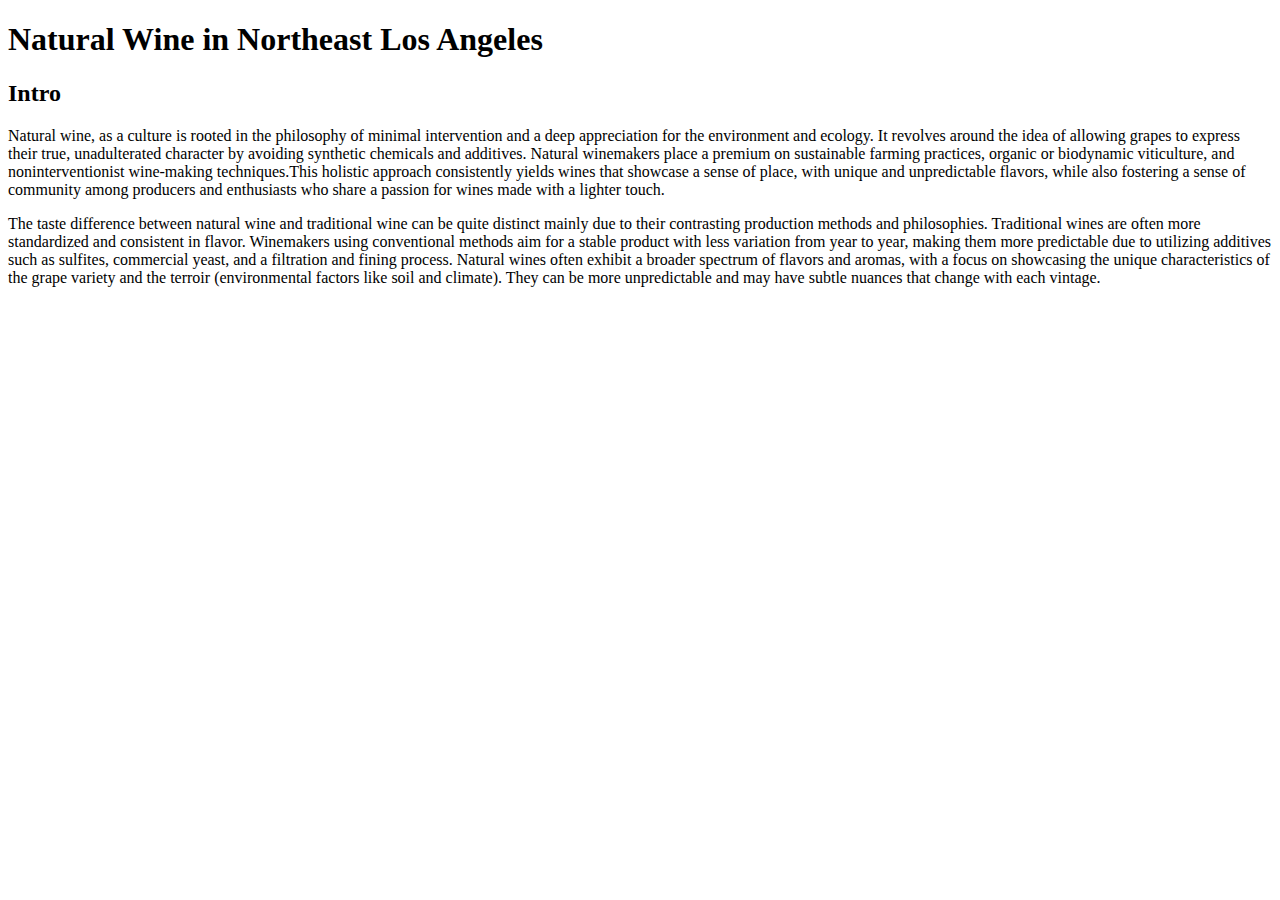
==== index.html @ 89e86917 "added intro paragraphs" ====
<!DOCTYPE html>
<html lang="en">
  <head>
    <body>
      <header><h1>Natural Wine in Northeast Los Angeles</h1></header>
    </body>
    <header>
      <main>
        <!--Main section of the article-->
        <section class="intro">
          <h2>Intro</h2>

          <div>
            <p>
              Natural wine, as a culture is rooted in the philosophy of minimal intervention and a deep appreciation for the environment and ecology. It revolves around the idea of allowing grapes to express their true, unadulterated character by avoiding synthetic chemicals and additives. Natural winemakers place a premium on sustainable farming practices, organic or biodynamic viticulture, and noninterventionist wine-making techniques.This holistic approach consistently   yields wines that showcase a sense of place, with unique and unpredictable flavors, while also fostering a sense of community among producers and enthusiasts who share a passion for wines made with a lighter touch.
            </p>
          </div>

          <div>
            <p>
              The taste difference between natural wine and traditional wine can be quite distinct mainly due to their contrasting production methods and philosophies. Traditional wines are often more standardized and consistent in flavor. Winemakers using conventional methods aim for a stable product with less variation from year to year, making them more predictable due to utilizing additives such as sulfites, commercial yeast, and a filtration and fining process. Natural wines often exhibit a broader spectrum of flavors and aromas, with a focus on showcasing the unique characteristics of the grape variety and the terroir (environmental factors like soil and climate). They can be more unpredictable and may have subtle nuances that change with each vintage.
            </p>
          </div>
        </section>
      </main>
    </header>
  </head>
</html>
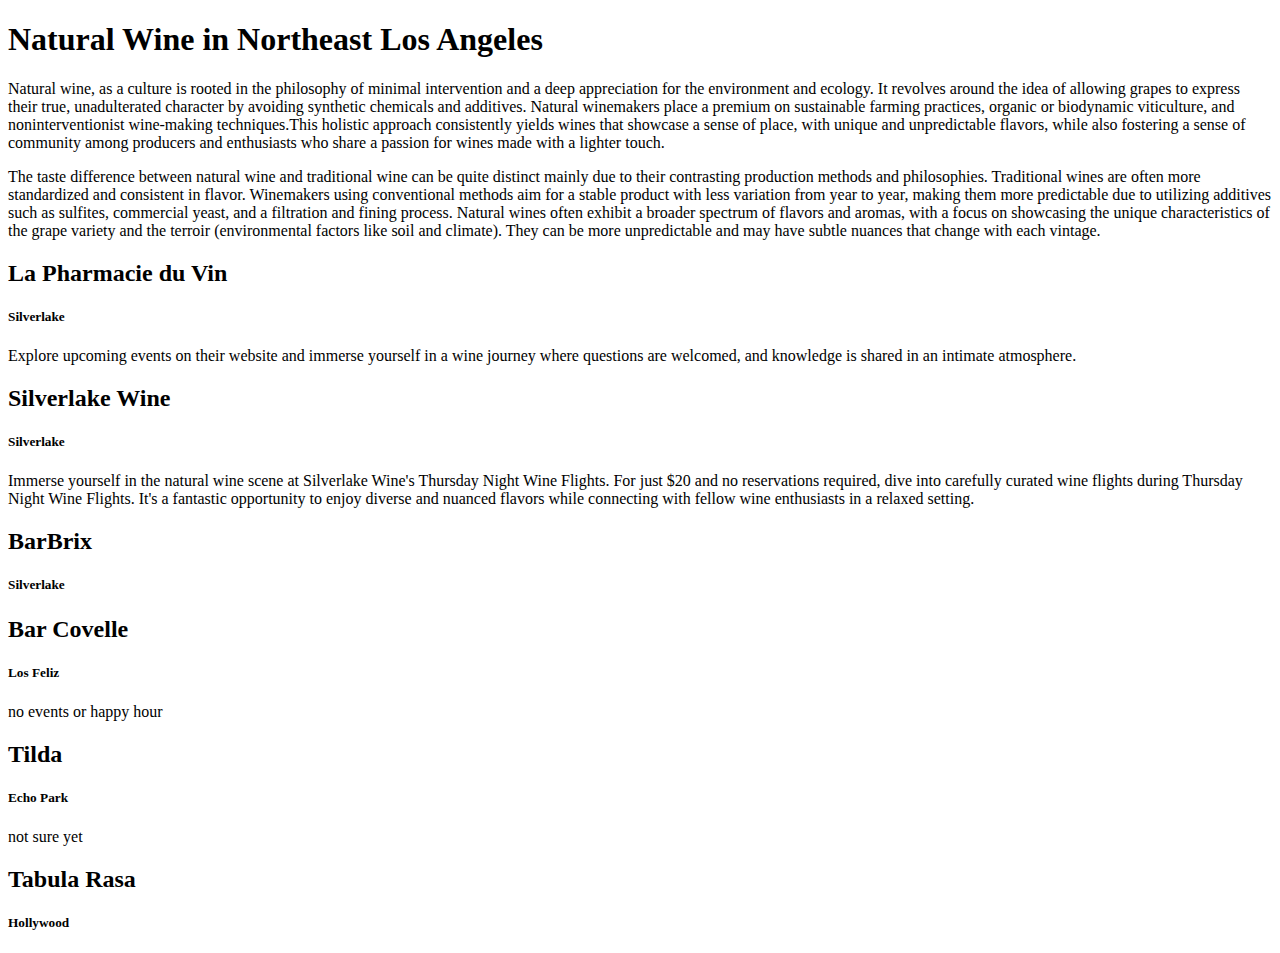
==== commit 246f8ba3: "added wine bars" ====
--- a/index.html
+++ b/index.html
@@ -8,18 +8,82 @@
       <main>
         <!--Main section of the article-->
         <section class="intro">
-          <h2>Intro</h2>
 
           <div>
             <p>
-              Natural wine, as a culture is rooted in the philosophy of minimal intervention and a deep appreciation for the environment and ecology. It revolves around the idea of allowing grapes to express their true, unadulterated character by avoiding synthetic chemicals and additives. Natural winemakers place a premium on sustainable farming practices, organic or biodynamic viticulture, and noninterventionist wine-making techniques.This holistic approach consistently   yields wines that showcase a sense of place, with unique and unpredictable flavors, while also fostering a sense of community among producers and enthusiasts who share a passion for wines made with a lighter touch.
+              Natural wine, as a culture is rooted in the philosophy of minimal
+              intervention and a deep appreciation for the environment and
+              ecology. It revolves around the idea of allowing grapes to express
+              their true, unadulterated character by avoiding synthetic
+              chemicals and additives. Natural winemakers place a premium on
+              sustainable farming practices, organic or biodynamic viticulture,
+              and noninterventionist wine-making techniques.This holistic
+              approach consistently yields wines that showcase a sense of place,
+              with unique and unpredictable flavors, while also fostering a
+              sense of community among producers and enthusiasts who share a
+              passion for wines made with a lighter touch.
             </p>
           </div>
 
           <div>
             <p>
-              The taste difference between natural wine and traditional wine can be quite distinct mainly due to their contrasting production methods and philosophies. Traditional wines are often more standardized and consistent in flavor. Winemakers using conventional methods aim for a stable product with less variation from year to year, making them more predictable due to utilizing additives such as sulfites, commercial yeast, and a filtration and fining process. Natural wines often exhibit a broader spectrum of flavors and aromas, with a focus on showcasing the unique characteristics of the grape variety and the terroir (environmental factors like soil and climate). They can be more unpredictable and may have subtle nuances that change with each vintage.
+              The taste difference between natural wine and traditional wine can
+              be quite distinct mainly due to their contrasting production
+              methods and philosophies. Traditional wines are often more
+              standardized and consistent in flavor. Winemakers using
+              conventional methods aim for a stable product with less variation
+              from year to year, making them more predictable due to utilizing
+              additives such as sulfites, commercial yeast, and a filtration and
+              fining process. Natural wines often exhibit a broader spectrum of
+              flavors and aromas, with a focus on showcasing the unique
+              characteristics of the grape variety and the terroir
+              (environmental factors like soil and climate). They can be more
+              unpredictable and may have subtle nuances that change with each
+              vintage.
             </p>
+          </div>
+        </section>
+
+        <section class="locational-guide">
+          <div>
+            <h2>La Pharmacie du Vin</h2>
+            <h5>Silverlake</h5>
+            <p>
+              Explore upcoming events on their website and immerse yourself in a
+              wine journey where questions are welcomed, and knowledge is shared
+              in an intimate atmosphere.
+            </p>
+          </div>
+          <div>
+            <h2>Silverlake Wine</h2>
+            <h5>Silverlake</h5>
+            <p>
+              Immerse yourself in the natural wine scene at Silverlake Wine's
+              Thursday Night Wine Flights. For just $20 and no reservations
+              required, dive into carefully curated wine flights during Thursday
+              Night Wine Flights. It's a fantastic opportunity to enjoy diverse
+              and nuanced flavors while connecting with fellow wine enthusiasts
+              in a relaxed setting.
+            </p>
+          </div>
+          <div>
+            <h2>BarBrix</h2>
+            <h5>Silverlake</h5>
+            <p></p>
+          </div>
+          <div>
+            <h2>Bar Covelle</h2>
+            <h5>Los Feliz</h5>
+            <p>no events or happy hour</p>
+          </div>
+          <div>
+            <h2>Tilda</h2>
+            <h5>Echo Park</h5>
+            <p>not sure yet</p>
+          </div>
+          <div>
+            <h2>Tabula Rasa</h2>
+            <h5>Hollywood</h5>
           </div>
         </section>
       </main>
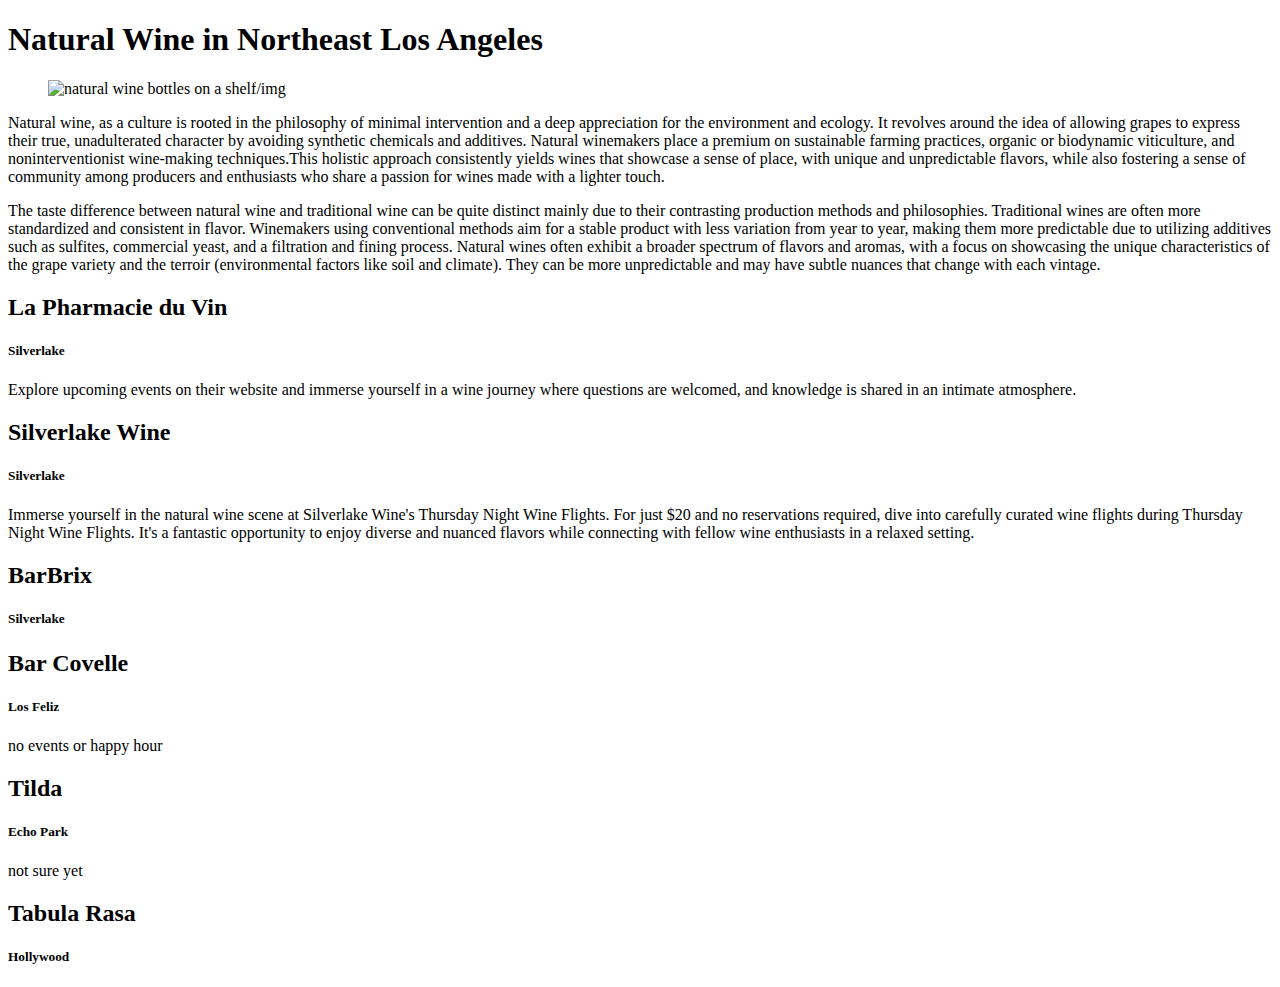
==== commit 1cee915d: "added image" ====
--- a/index.html
+++ b/index.html
@@ -4,11 +4,19 @@
     <body>
       <header><h1>Natural Wine in Northeast Los Angeles</h1></header>
     </body>
+   <figure>
+    <img
+    class="sectionImage"
+    src="naturalwine2.jpg"
+    width="500"
+    alt="natural wine bottles on a shelf"
+    >/img
+   </figure> 
+
     <header>
       <main>
         <!--Main section of the article-->
         <section class="intro">
-
           <div>
             <p>
               Natural wine, as a culture is rooted in the philosophy of minimal
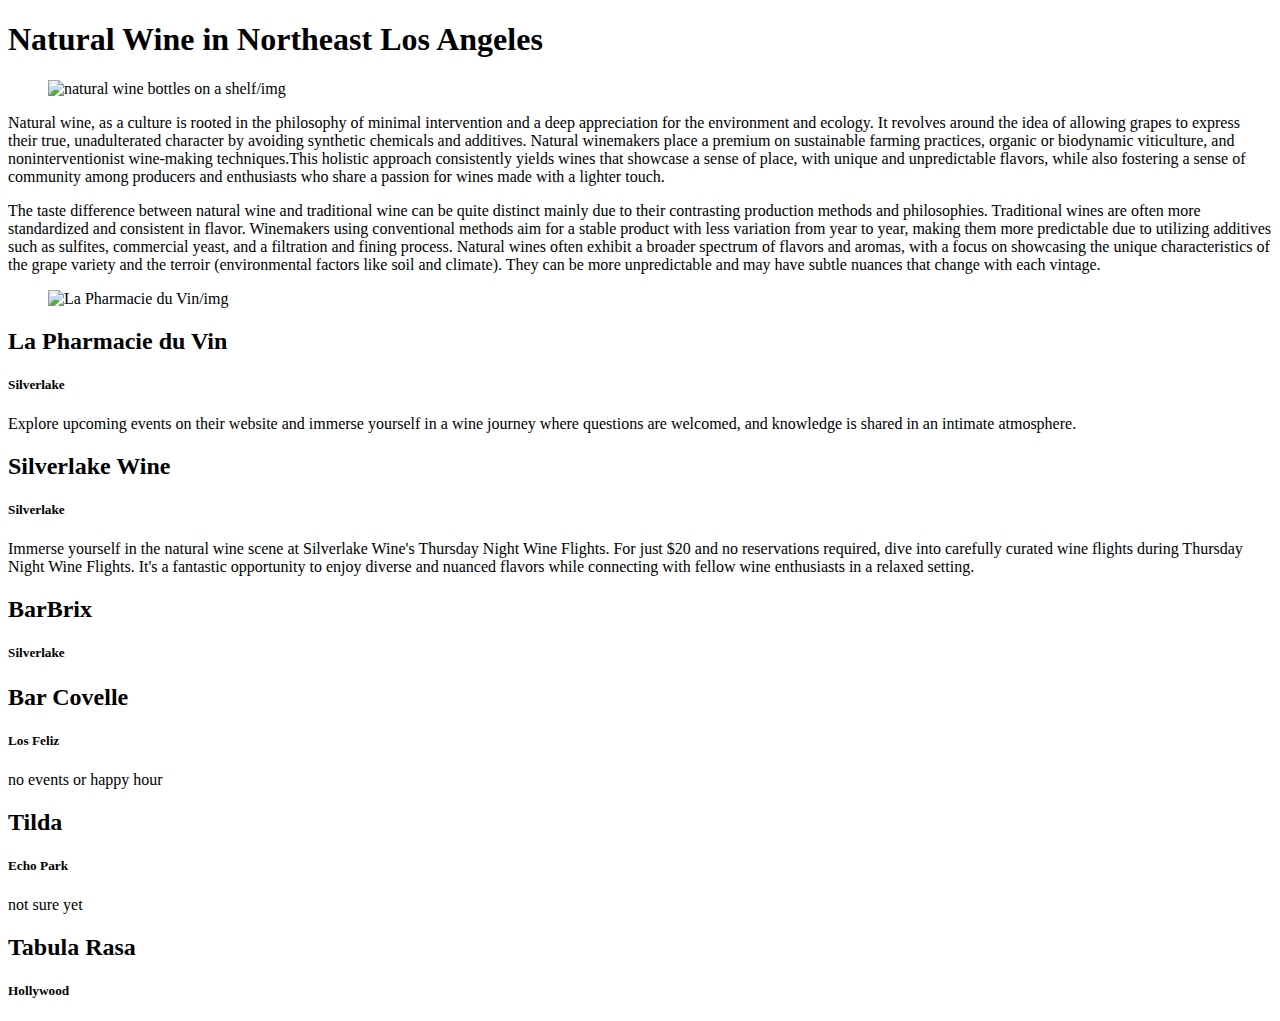
==== commit ab874b25: "added image for la pharmacie" ====
--- a/index.html
+++ b/index.html
@@ -4,14 +4,14 @@
     <body>
       <header><h1>Natural Wine in Northeast Los Angeles</h1></header>
     </body>
-   <figure>
-    <img
-    class="sectionImage"
-    src="naturalwine2.jpg"
-    width="500"
-    alt="natural wine bottles on a shelf"
-    >/img
-   </figure> 
+    <figure>
+      <img
+        class="sectionImage"
+        src="naturalwine1.jpg"
+        width="250"
+        alt="natural wine bottles on a shelf"
+      />/img
+    </figure>
 
     <header>
       <main>
@@ -54,6 +54,14 @@
 
         <section class="locational-guide">
           <div>
+            <figure>
+              <img
+                class="sectionImage"
+                src="naturalwine2.png"
+                width="500"
+                alt="La Pharmacie du Vin"
+              />/img
+            </figure>
             <h2>La Pharmacie du Vin</h2>
             <h5>Silverlake</h5>
             <p>
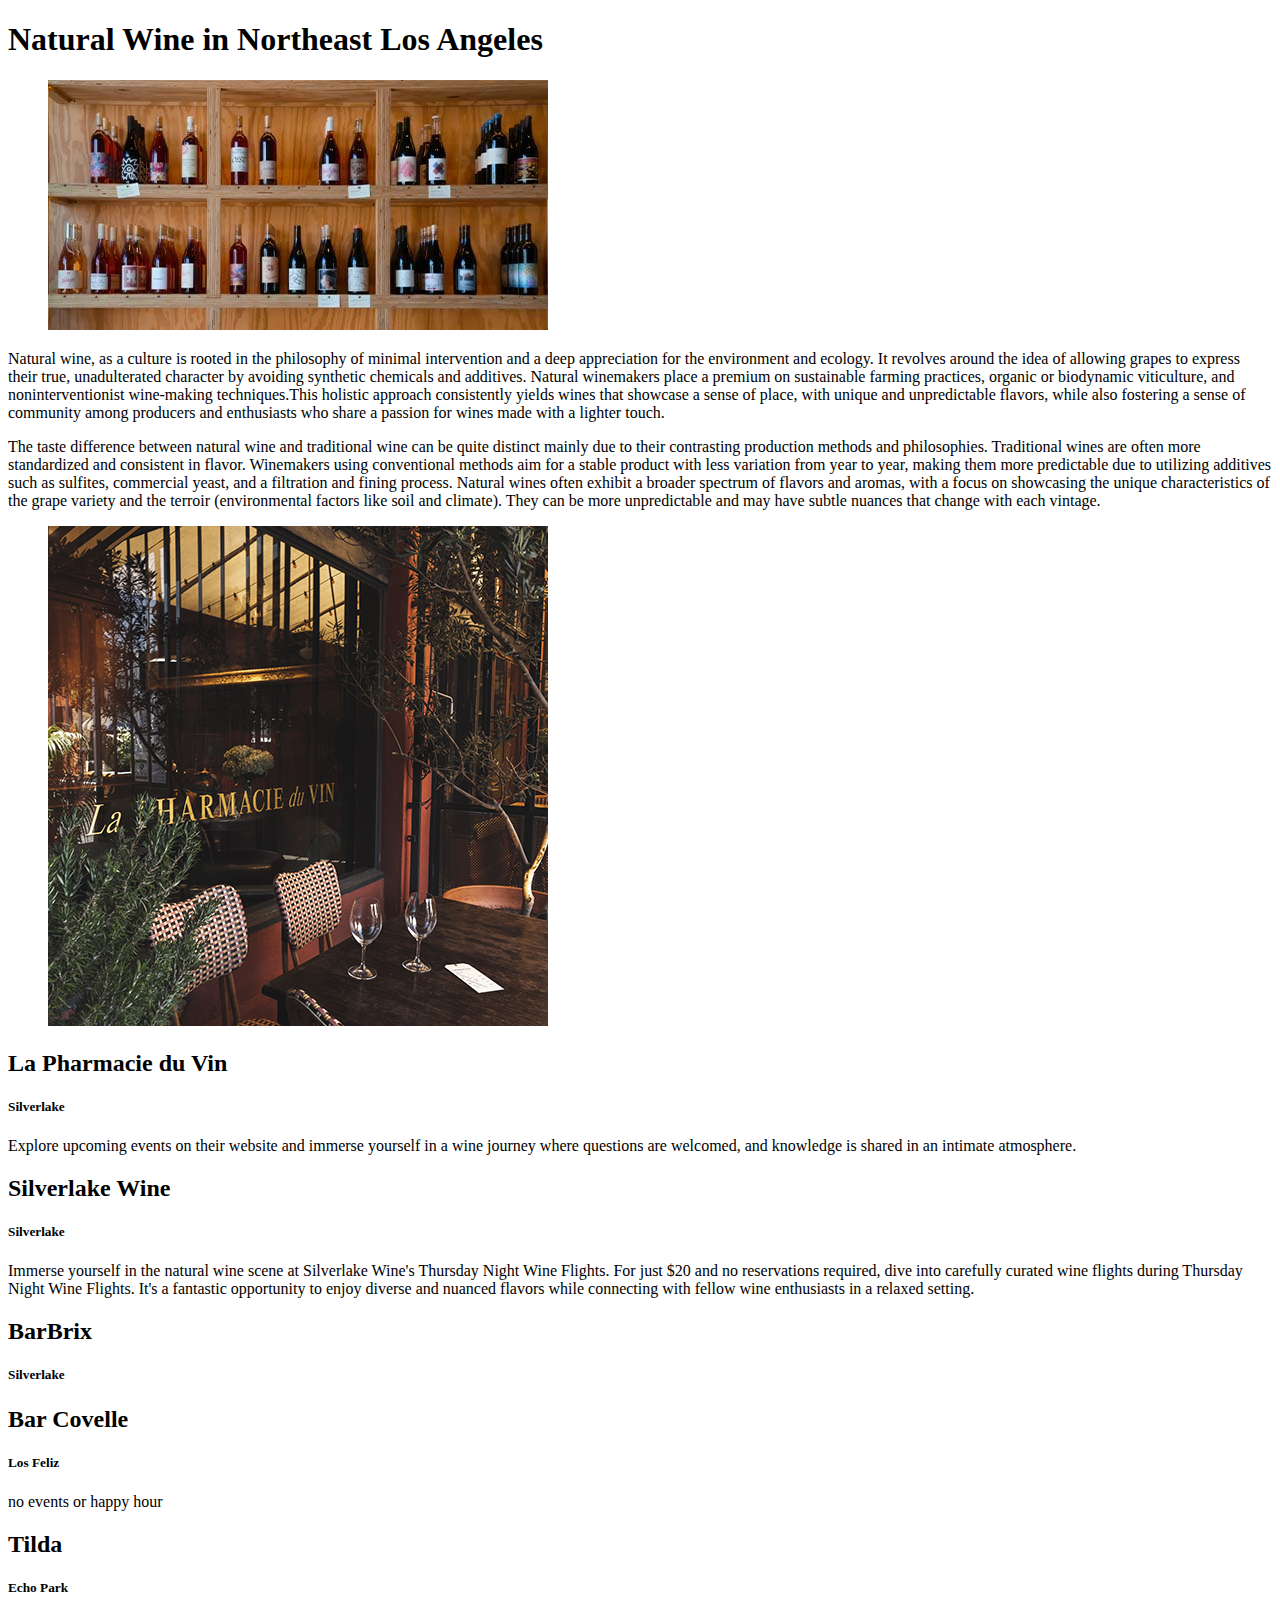
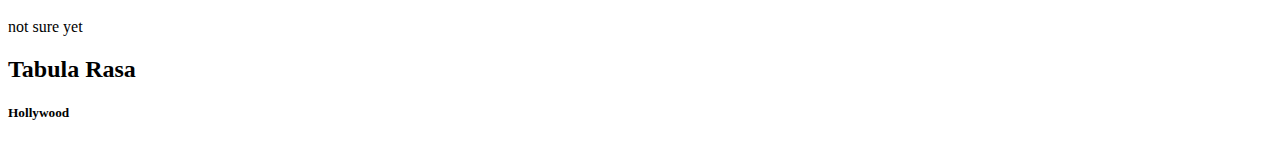
==== commit 9a44b40d: "images work now" ====
--- a/index.html
+++ b/index.html
@@ -7,10 +7,10 @@
     <figure>
       <img
         class="sectionImage"
-        src="naturalwine1.jpg"
-        width="250"
+        src="./images/naturalwine1.jpg"
+        width="500"
         alt="natural wine bottles on a shelf"
-      />/img
+      />
     </figure>
 
     <header>
@@ -57,10 +57,10 @@
             <figure>
               <img
                 class="sectionImage"
-                src="naturalwine2.png"
+                src="./images/naturalwine2.png"
                 width="500"
                 alt="La Pharmacie du Vin"
-              />/img
+              />
             </figure>
             <h2>La Pharmacie du Vin</h2>
             <h5>Silverlake</h5>
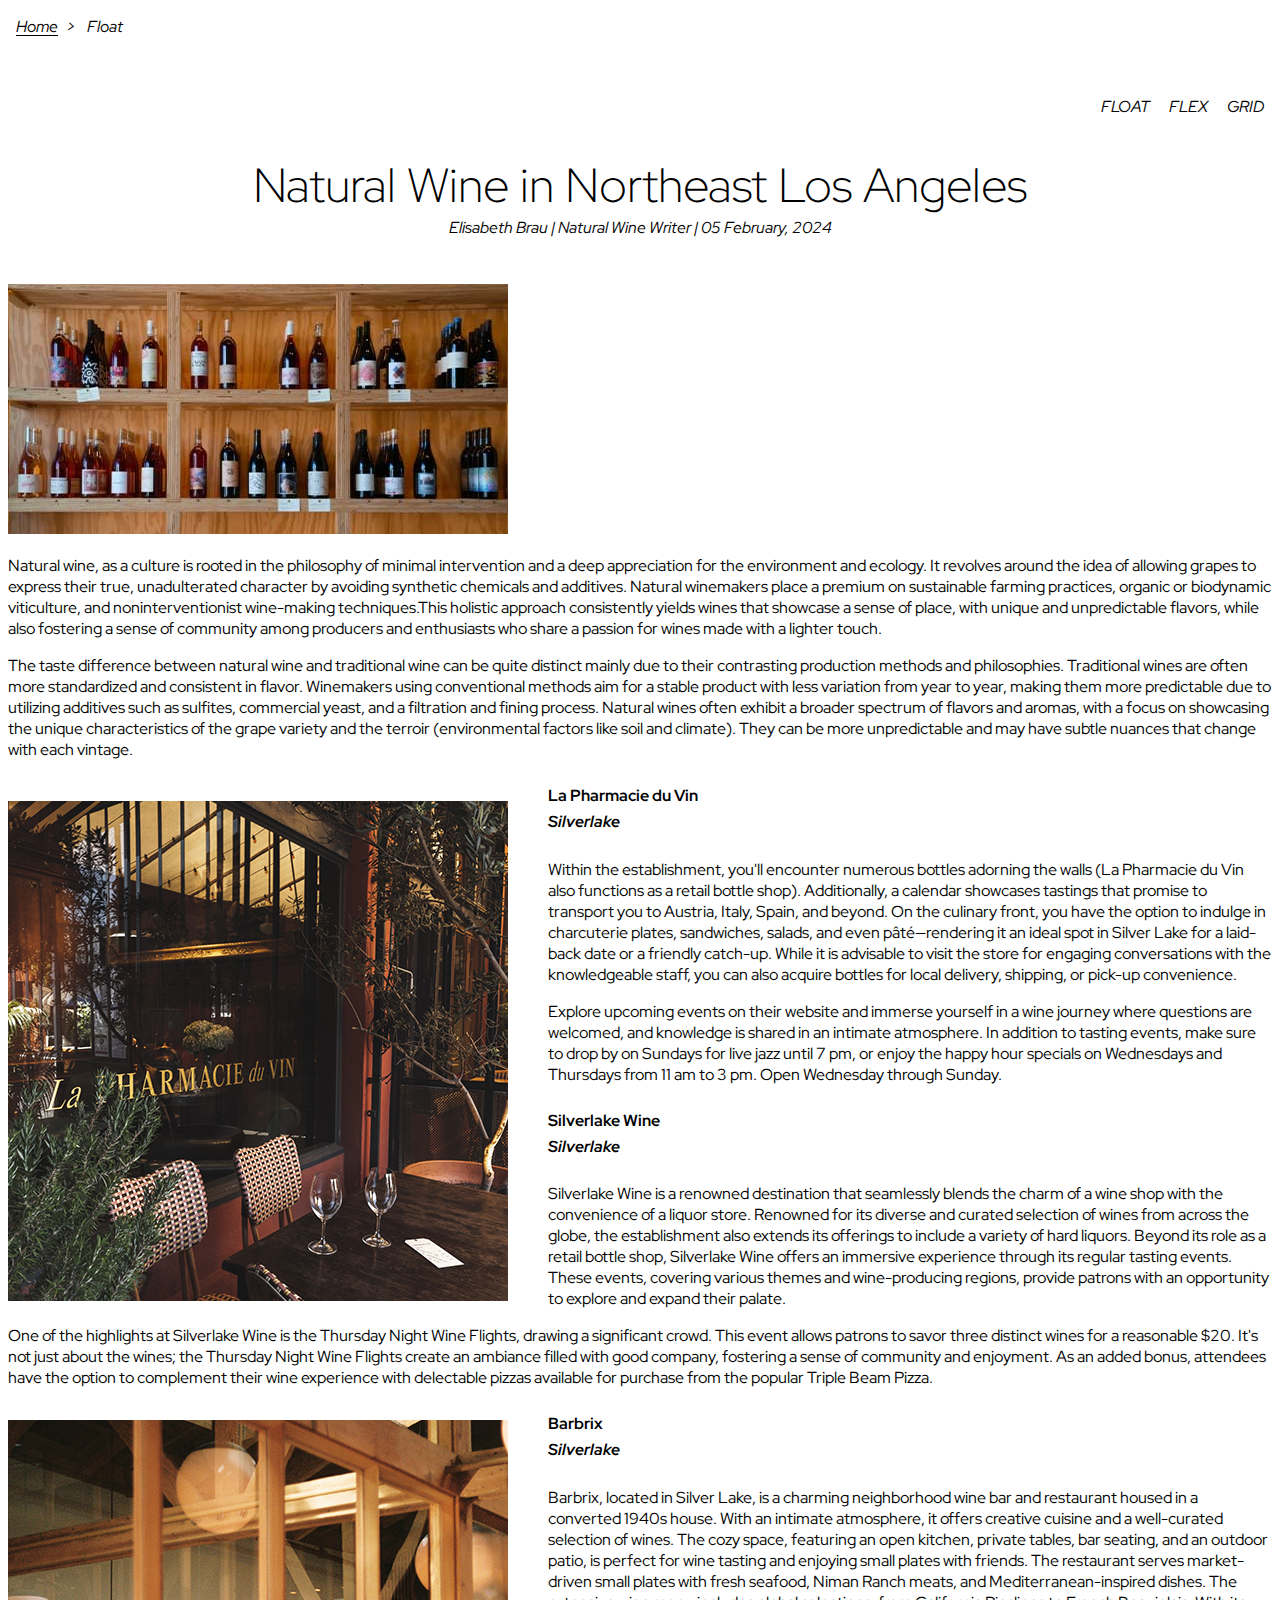
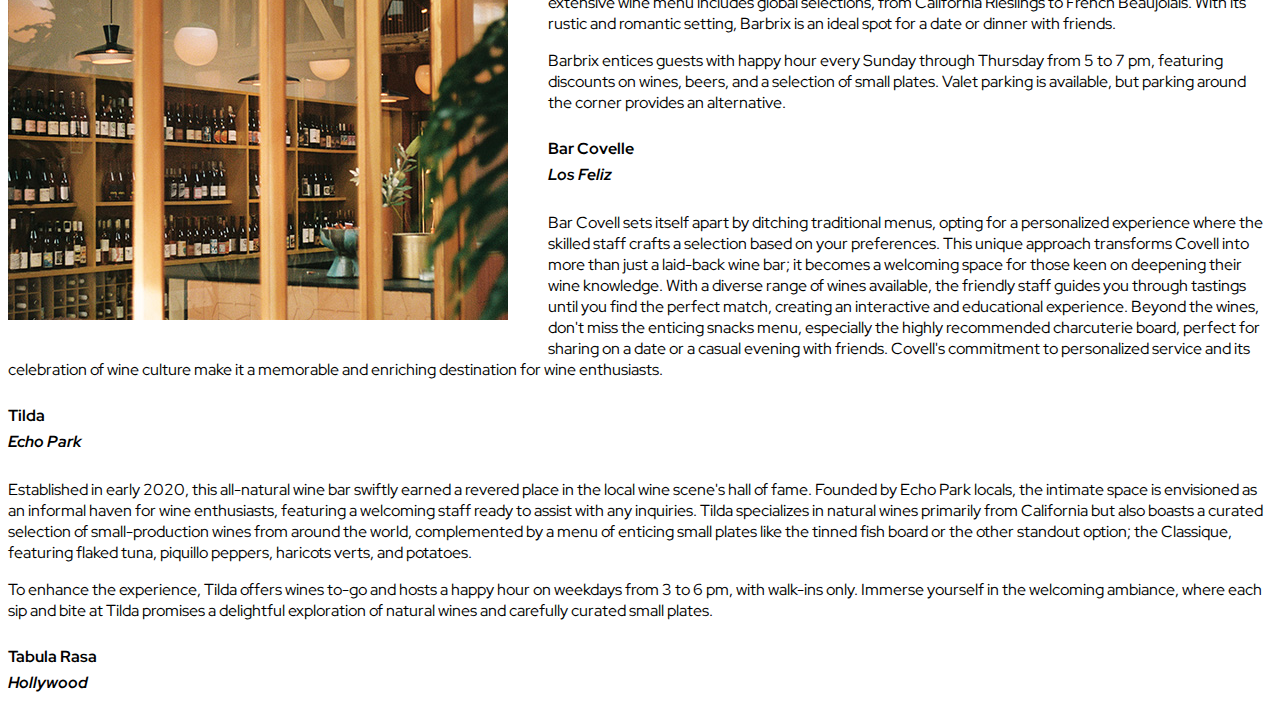
==== commit 19f123f2: "added css" ====
--- a/index.html
+++ b/index.html
@@ -1,108 +1,153 @@
 <!DOCTYPE html>
 <html lang="en">
   <head>
+    <meta charset="UTF-8" />
+    <link
+      rel="stylesheet"
+      href="https://fonts.googleapis.com/css2?family=Red+Hat+Display:ital,wght@0,300;0,400;0,500;1,300&display=swap"
+    />
+    <link rel="stylesheet" href="style.css" />
     <body>
-      <header><h1>Natural Wine in Northeast Los Angeles</h1></header>
+      <div class="content-wrapper"></div>
+      <nav class="navbar" role="navigation" aria-label="main menu">
+        <ol
+          class="breadcrumbs"
+          role="breadcrumb"
+          aria-label="breadcrumb navigation"
+        >
+          <li><a href="index.html">Home</a></li>
+          <li>Float</li>
+        </ol>
+        <ul class="main_nav" role="main_nav" aria-label="main navigation">
+          <li><a href="float.html">FLOAT</a></li>
+          <li><a href="flex.html">FLEX</a></li>
+          <li><a href="grid.html">GRID</a></li>
+        </ul>
+      </nav>
+
+      <header>
+        <h1>Natural Wine in Northeast Los Angeles</h1>
+        <div class="byline" role="byline" aria-label="byline">
+          <div class="author">Elisabeth Brau</div>
+          <div class="seperator">|</div>
+          <div class="author-title">Natural Wine Writer</div>
+          <div class="seperator">|</div>
+          <time datetime="2024-02-05">05 February, 2024</time>
+      </div>
+        </div>
+      </header>
     </body>
     <figure>
-      <img
-        class="sectionImage"
-        src="./images/naturalwine1.jpg"
+        <img src="./images/naturalwine1.jpg"
         width="500"
         alt="natural wine bottles on a shelf"
       />
     </figure>
+    <main>
+      <!--Main section of the article-->
+      <section class="intro">
+        <div>
+          <p>
+            Natural wine, as a culture is rooted in the philosophy of minimal
+            intervention and a deep appreciation for the environment and
+            ecology. It revolves around the idea of allowing grapes to express
+            their true, unadulterated character by avoiding synthetic chemicals
+            and additives. Natural winemakers place a premium on sustainable
+            farming practices, organic or biodynamic viticulture, and
+            noninterventionist wine-making techniques.This holistic approach
+            consistently yields wines that showcase a sense of place, with
+            unique and unpredictable flavors, while also fostering a sense of
+            community among producers and enthusiasts who share a passion for
+            wines made with a lighter touch.
+          </p>
+        </div>
 
-    <header>
-      <main>
-        <!--Main section of the article-->
-        <section class="intro">
-          <div>
-            <p>
-              Natural wine, as a culture is rooted in the philosophy of minimal
-              intervention and a deep appreciation for the environment and
-              ecology. It revolves around the idea of allowing grapes to express
-              their true, unadulterated character by avoiding synthetic
-              chemicals and additives. Natural winemakers place a premium on
-              sustainable farming practices, organic or biodynamic viticulture,
-              and noninterventionist wine-making techniques.This holistic
-              approach consistently yields wines that showcase a sense of place,
-              with unique and unpredictable flavors, while also fostering a
-              sense of community among producers and enthusiasts who share a
-              passion for wines made with a lighter touch.
-            </p>
-          </div>
+        <div>
+          <p>
+            The taste difference between natural wine and traditional wine can
+            be quite distinct mainly due to their contrasting production methods
+            and philosophies. Traditional wines are often more standardized and
+            consistent in flavor. Winemakers using conventional methods aim for
+            a stable product with less variation from year to year, making them
+            more predictable due to utilizing additives such as sulfites,
+            commercial yeast, and a filtration and fining process. Natural wines
+            often exhibit a broader spectrum of flavors and aromas, with a focus
+            on showcasing the unique characteristics of the grape variety and
+            the terroir (environmental factors like soil and climate). They can
+            be more unpredictable and may have subtle nuances that change with
+            each vintage.
+          </p>
+        </div>
+      </section>
 
-          <div>
-            <p>
-              The taste difference between natural wine and traditional wine can
-              be quite distinct mainly due to their contrasting production
-              methods and philosophies. Traditional wines are often more
-              standardized and consistent in flavor. Winemakers using
-              conventional methods aim for a stable product with less variation
-              from year to year, making them more predictable due to utilizing
-              additives such as sulfites, commercial yeast, and a filtration and
-              fining process. Natural wines often exhibit a broader spectrum of
-              flavors and aromas, with a focus on showcasing the unique
-              characteristics of the grape variety and the terroir
-              (environmental factors like soil and climate). They can be more
-              unpredictable and may have subtle nuances that change with each
-              vintage.
-            </p>
-          </div>
-        </section>
-
-        <section class="locational-guide">
-          <div>
-            <figure>
-              <img
-                class="sectionImage"
-                src="./images/naturalwine2.png"
-                width="500"
-                alt="La Pharmacie du Vin"
-              />
-            </figure>
-            <h2>La Pharmacie du Vin</h2>
-            <h5>Silverlake</h5>
-            <p>
-              Explore upcoming events on their website and immerse yourself in a
-              wine journey where questions are welcomed, and knowledge is shared
-              in an intimate atmosphere.
-            </p>
-          </div>
-          <div>
-            <h2>Silverlake Wine</h2>
-            <h5>Silverlake</h5>
-            <p>
-              Immerse yourself in the natural wine scene at Silverlake Wine's
-              Thursday Night Wine Flights. For just $20 and no reservations
-              required, dive into carefully curated wine flights during Thursday
-              Night Wine Flights. It's a fantastic opportunity to enjoy diverse
-              and nuanced flavors while connecting with fellow wine enthusiasts
-              in a relaxed setting.
-            </p>
-          </div>
-          <div>
-            <h2>BarBrix</h2>
-            <h5>Silverlake</h5>
-            <p></p>
-          </div>
-          <div>
-            <h2>Bar Covelle</h2>
-            <h5>Los Feliz</h5>
-            <p>no events or happy hour</p>
-          </div>
-          <div>
-            <h2>Tilda</h2>
-            <h5>Echo Park</h5>
-            <p>not sure yet</p>
-          </div>
-          <div>
-            <h2>Tabula Rasa</h2>
-            <h5>Hollywood</h5>
-          </div>
-        </section>
-      </main>
-    </header>
+      <section class="locational-guide">
+        <div>
+          <figure>
+            <img
+              class="sectionImage"
+              src="./images/naturalwine2.png"
+              width="500"
+              alt="La Pharmacie du Vin"
+            />
+          </figure>
+          <h2>La Pharmacie du Vin</h2>
+          <h5>Silverlake</h5>
+          <p>
+            Within the establishment, you'll encounter numerous bottles adorning the walls (La Pharmacie du Vin also functions as a retail bottle shop). Additionally, a calendar showcases tastings that promise to transport you to Austria, Italy, Spain, and beyond. On the culinary front, you have the option to indulge in charcuterie plates, sandwiches, salads, and even pâté—rendering it an ideal spot in Silver Lake for a laid-back date or a friendly catch-up. While it is advisable to visit the store for engaging conversations with the knowledgeable staff, you can also acquire bottles for local delivery, shipping, or pick-up convenience.
+          </p>
+          <p>
+            Explore upcoming events on their website and immerse yourself in a
+            wine journey where questions are welcomed, and knowledge is shared
+            in an intimate atmosphere. In addition to tasting events, make sure to drop by on Sundays for live jazz until 7 pm, or enjoy the happy hour specials on Wednesdays and Thursdays from 11 am to 3 pm. Open Wednesday through Sunday.
+          </p>
+        </div>
+        <div>
+          <h2>Silverlake Wine</h2>
+          <h5>Silverlake</h5>
+          <p>
+            Silverlake Wine is a renowned destination that seamlessly blends the charm of a wine shop with the convenience of a liquor store. Renowned for its diverse and curated selection of wines from across the globe, the establishment also extends its offerings to include a variety of hard liquors. Beyond its role as a retail bottle shop, Silverlake Wine offers an immersive experience through its regular tasting events. These events, covering various themes and wine-producing regions, provide patrons with an opportunity to explore and expand their palate.
+          </p>
+          <p>
+            One of the highlights at Silverlake Wine is the Thursday Night Wine Flights, drawing a significant crowd. This event allows patrons to savor three distinct wines for a reasonable $20. It's not just about the wines; the Thursday Night Wine Flights create an ambiance filled with good company, fostering a sense of community and enjoyment. As an added bonus, attendees have the option to complement their wine experience with delectable pizzas available for purchase from the popular Triple Beam Pizza.
+          </p>
+        </div>
+        <figure>
+          <img
+            class="sectionImage"
+            src="./images/tilda.jpg"
+            width="500"
+            alt="Tilda"
+          />
+        </figure>
+        <div>
+          <h2>Barbrix</h2>
+          <h5>Silverlake</h5>
+          <p>Barbrix, located in Silver Lake, is a charming neighborhood wine bar and restaurant housed in a converted 1940s house. With an intimate atmosphere, it offers creative cuisine and a well-curated selection of wines. The cozy space, featuring an open kitchen, private tables, bar seating, and an outdoor patio, is perfect for wine tasting and enjoying small plates with friends. The restaurant serves market-driven small plates with fresh seafood, Niman Ranch meats, and Mediterranean-inspired dishes. The extensive wine menu includes global selections, from California Rieslings to French Beaujolais. With its rustic and romantic setting, Barbrix is an ideal spot for a date or dinner with friends. </p>
+          <p>
+            Barbrix entices guests with happy hour every Sunday through Thursday from 5 to 7 pm, featuring discounts on wines, beers, and a selection of small plates. Valet parking is available, but parking around the corner provides an alternative.
+          </p>
+        </div>
+        <div>
+          <h2>Bar Covelle</h2>
+          <h5>Los Feliz</h5>
+          <p>
+            Bar Covell sets itself apart by ditching traditional menus, opting for a personalized experience where the skilled staff crafts a selection based on your preferences. This unique approach transforms Covell into more than just a laid-back wine bar; it becomes a welcoming space for those keen on deepening their wine knowledge. With a diverse range of wines available, the friendly staff guides you through tastings until you find the perfect match, creating an interactive and educational experience. Beyond the wines, don't miss the enticing snacks menu, especially the highly recommended charcuterie board, perfect for sharing on a date or a casual evening with friends. Covell's commitment to personalized service and its celebration of wine culture make it a memorable and enriching destination for wine enthusiasts.</p>
+        </div>
+        <div>
+          <h2>Tilda</h2>
+          <h5>Echo Park</h5>
+          <p>
+            Established in early 2020, this all-natural wine bar swiftly earned a revered place in the local wine scene's hall of fame. Founded by Echo Park locals, the intimate space is envisioned as an informal haven for wine enthusiasts, featuring a welcoming staff ready to assist with any inquiries. Tilda specializes in natural wines primarily from California but also boasts a curated selection of small-production wines from around the world, complemented by a menu of enticing small plates like the tinned fish board or the other standout option; the Classique, featuring flaked tuna, piquillo peppers, haricots verts, and potatoes. 
+          </p>
+          <p>
+            To enhance the experience, Tilda offers wines to-go and hosts a happy hour on weekdays from 3 to 6 pm, with walk-ins only. Immerse yourself in the welcoming ambiance, where each sip and bite at Tilda promises a delightful exploration of natural wines and carefully curated small plates.
+          </p>
+        </div>
+        <div>
+          <h2>Tabula Rasa</h2>
+          <h5>Hollywood</h5>
+        </div>
+      </section>
+    </main>
   </head>
 </html>
--- a/style.css
+++ b/style.css
@@ -0,0 +1,138 @@
+body {
+    font-size: 16px;
+    font-family: 'Red Hat Display', sans-serif; font: weight 300px;
+    font-style: light italic;
+}
+
+.content-wrapper {
+    margin-right: auto;
+    margin-left: auto;
+    max-width: 1100px;
+}
+
+/* Breadbrumbs Menu */
+
+.breadcrumbs {
+    color: black;
+    font-style: italic;
+    display: inline-block;
+    float: left;
+    padding: 0;
+    margin-left: .5rem;
+    margin-top: .5rem;
+    margin-bottom: .5rem;
+}
+
+.breadcrumbs li {
+    display: inline-block;
+}
+
+.breadcrumbs li::after {
+    content: '>';
+    padding: 0 0.5em;
+}
+
+.breadcrumbs li:last-child::after {
+    content: '';
+}
+
+.breadcrumbs a {
+    color: black;
+    text-underline-offset: 3px;
+}
+
+.breadcrumbs a:hover {
+    text-decoration: underline;
+    text-decoration-color: gray;
+    text-decoration-thickness: 3px;
+    text-underline-offset: 6px;
+    text-decoration-skip-ink: none;
+}
+
+/* main navigation menu */
+
+.main_nav {
+    padding: 0;
+    margin-top: 5rem;
+    margin-bottom: .5rem;
+    font-style: italic;
+    float: right;
+}
+
+.main_nav li {
+    display: inline-block;
+    margin: .5rem;
+}
+
+.main_nav a {
+text-decoration: none;
+color: black;
+}
+
+.main_nav a:hover {
+    text-decoration: underline;
+    text-decoration-color:gray;
+    text-decoration-thickness: 3px;
+    text-underline-offset: 6px;
+}
+
+header {
+    text-align: center;
+    display: block;
+    width: 100%;
+    float: left;
+    margin-bottom: 30px;
+}
+
+h1 {
+    font-size: 3rem;
+    font-family: 'Red Hat Display', sans-serif; font-weight: 300;
+     margin: 0;
+     margin-top: 20px;
+}
+
+h2 {
+    font-size: 16px;
+    font-family: 'Red Hat Display', sans-serif; font: weight 300px;
+    font-style: normal;
+    margin-top: 25px;
+    margin-bottom: 5px;
+}
+
+h5 {
+    font-size: 16px;
+    font-family: 'Red Hat Display', sans-serif; font: weight 300px;
+    font-style: italic;
+    margin-top: 0px ;
+}
+
+.byline {
+    font-family: 'Red Hat Display', sans-serif; font: weight 300px;
+    font-style: italic;
+}
+
+.author {
+    display: inline;
+}
+
+.author-title {
+    display: inline;
+}
+
+.byline .seperator {
+    display: inline;
+}
+
+section{
+    clear: both;
+}
+
+figure {
+    float: left;
+    display: inline-block;
+    margin-left: 0;
+}
+
+figure {
+    align: center;
+}
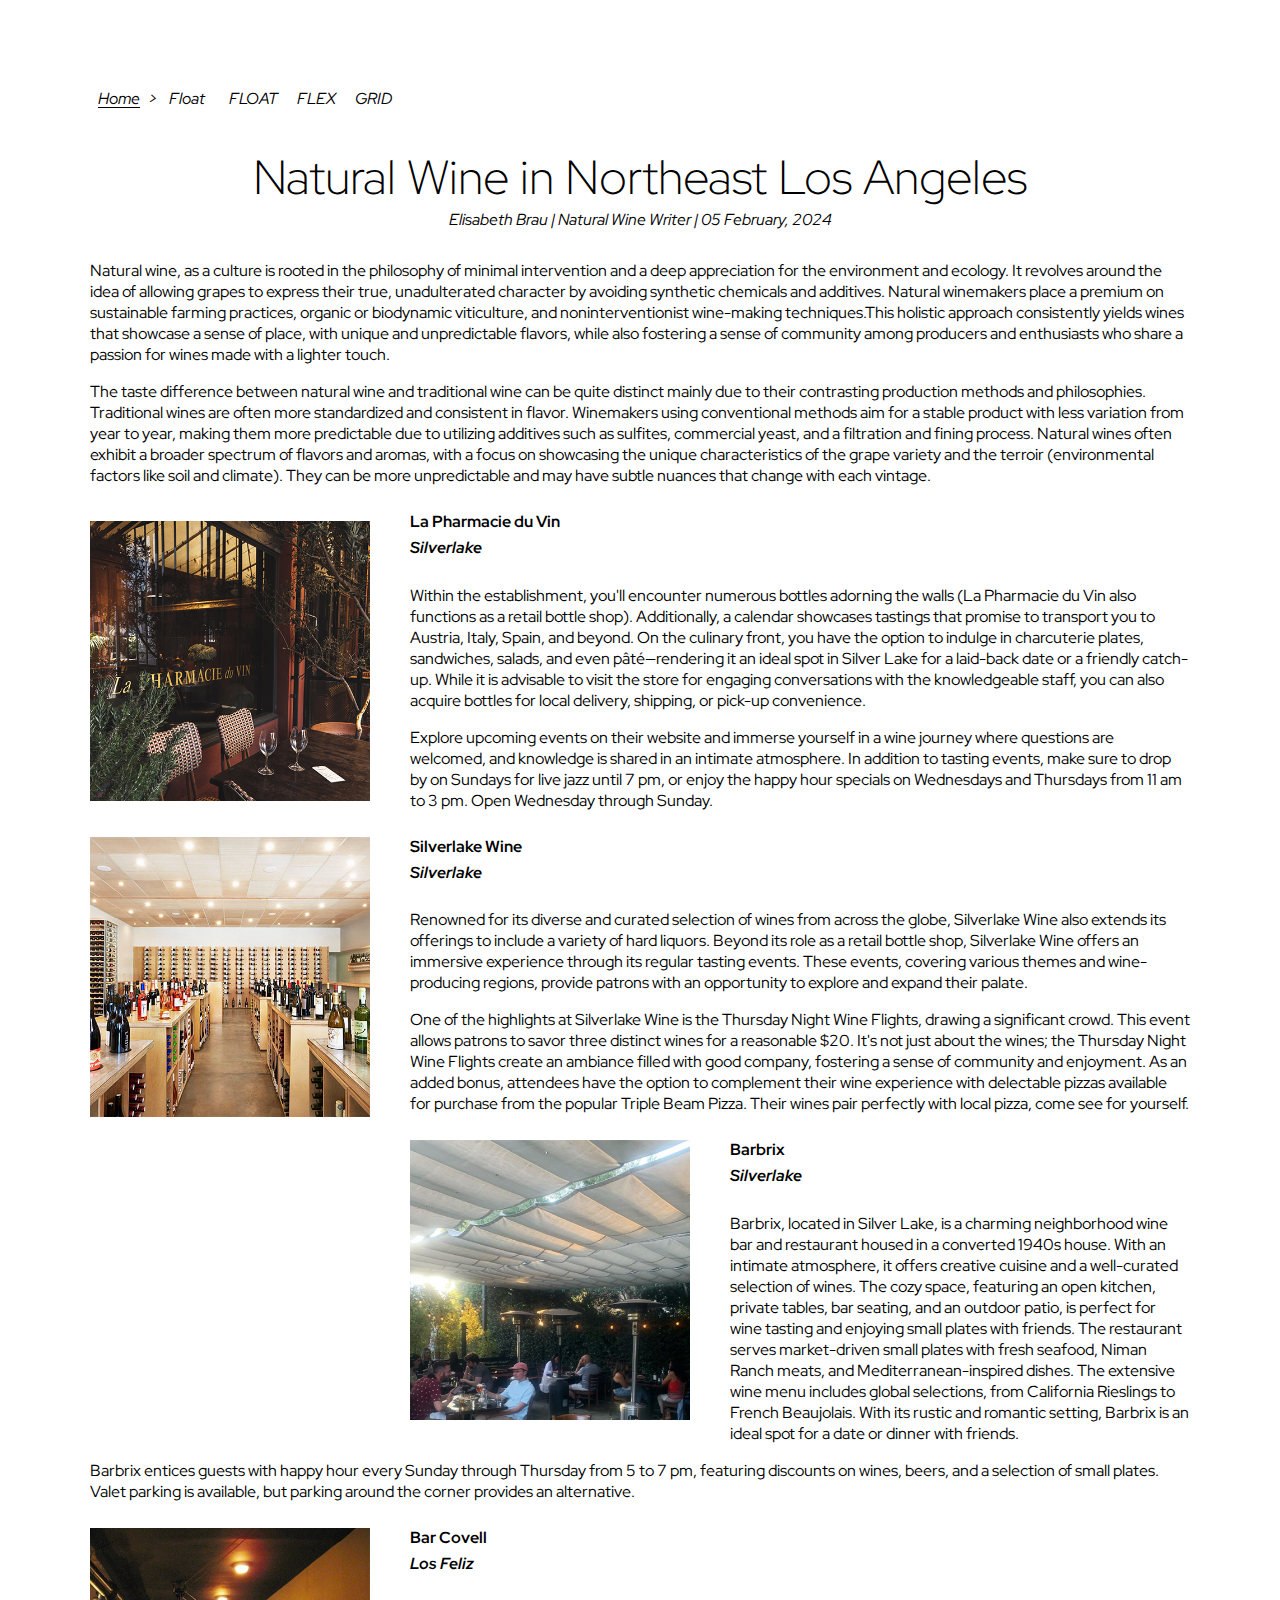
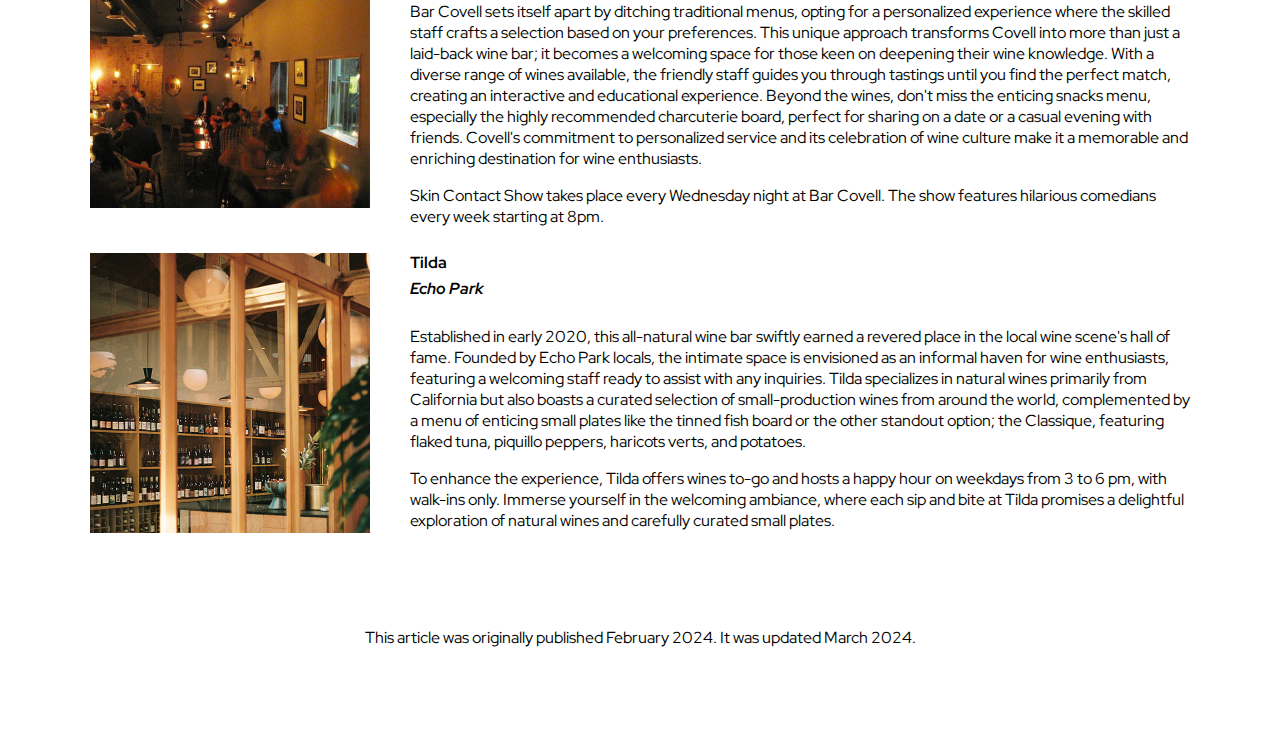
==== commit 73069d60: "better images" ====
--- a/index.html
+++ b/index.html
@@ -7,147 +7,167 @@
       href="https://fonts.googleapis.com/css2?family=Red+Hat+Display:ital,wght@0,300;0,400;0,500;1,300&display=swap"
     />
     <link rel="stylesheet" href="style.css" />
+  </head>
     <body>
-      <div class="content-wrapper"></div>
-      <nav class="navbar" role="navigation" aria-label="main menu">
-        <ol
-          class="breadcrumbs"
-          role="breadcrumb"
-          aria-label="breadcrumb navigation"
-        >
-          <li><a href="index.html">Home</a></li>
-          <li>Float</li>
-        </ol>
-        <ul class="main_nav" role="main_nav" aria-label="main navigation">
-          <li><a href="float.html">FLOAT</a></li>
-          <li><a href="flex.html">FLEX</a></li>
-          <li><a href="grid.html">GRID</a></li>
-        </ul>
-      </nav>
-
-      <header>
-        <h1>Natural Wine in Northeast Los Angeles</h1>
-        <div class="byline" role="byline" aria-label="byline">
-          <div class="author">Elisabeth Brau</div>
-          <div class="seperator">|</div>
-          <div class="author-title">Natural Wine Writer</div>
-          <div class="seperator">|</div>
-          <time datetime="2024-02-05">05 February, 2024</time>
-      </div>
+      <div class="content-wrapper"> 
+        <nav class="navbar" role="navigation" aria-label="main menu">
+          <ol
+            class="breadcrumbs"
+            role="breadcrumb"
+            aria-label="breadcrumb navigation"
+          >
+            <li><a href="index.html">Home</a></li>
+            <li>Float</li>
+          </ol>
+          <ul class="main_nav" role="main_nav" aria-label="main navigation">
+            <li><a href="float.html">FLOAT</a></li>
+            <li><a href="flex.html">FLEX</a></li>
+            <li><a href="grid.html">GRID</a></li>
+          </ul>
+        </nav>
+  
+        <header>
+          <h1>Natural Wine in Northeast Los Angeles</h1>
+          <div class="byline" role="byline" aria-label="byline">
+            <div class="author">Elisabeth Brau</div>
+            <div class="seperator">|</div>
+            <div class="author-title">Natural Wine Writer</div>
+            <div class="seperator">|</div>
+            <time datetime="2024-02-05">05 February, 2024</time>
         </div>
-      </header>
-    </body>
-    <figure>
-        <img src="./images/naturalwine1.jpg"
-        width="500"
-        alt="natural wine bottles on a shelf"
-      />
-    </figure>
-    <main>
-      <!--Main section of the article-->
-      <section class="intro">
-        <div>
-          <p>
-            Natural wine, as a culture is rooted in the philosophy of minimal
-            intervention and a deep appreciation for the environment and
-            ecology. It revolves around the idea of allowing grapes to express
-            their true, unadulterated character by avoiding synthetic chemicals
-            and additives. Natural winemakers place a premium on sustainable
-            farming practices, organic or biodynamic viticulture, and
-            noninterventionist wine-making techniques.This holistic approach
-            consistently yields wines that showcase a sense of place, with
-            unique and unpredictable flavors, while also fostering a sense of
-            community among producers and enthusiasts who share a passion for
-            wines made with a lighter touch.
-          </p>
-        </div>
-
-        <div>
-          <p>
-            The taste difference between natural wine and traditional wine can
-            be quite distinct mainly due to their contrasting production methods
-            and philosophies. Traditional wines are often more standardized and
-            consistent in flavor. Winemakers using conventional methods aim for
-            a stable product with less variation from year to year, making them
-            more predictable due to utilizing additives such as sulfites,
-            commercial yeast, and a filtration and fining process. Natural wines
-            often exhibit a broader spectrum of flavors and aromas, with a focus
-            on showcasing the unique characteristics of the grape variety and
-            the terroir (environmental factors like soil and climate). They can
-            be more unpredictable and may have subtle nuances that change with
-            each vintage.
-          </p>
-        </div>
-      </section>
-
-      <section class="locational-guide">
-        <div>
+        </header>
+      <main>
+        <!--Main section of the article-->
+        <section class="intro">
+          <div>
+            <p>
+              Natural wine, as a culture is rooted in the philosophy of minimal
+              intervention and a deep appreciation for the environment and
+              ecology. It revolves around the idea of allowing grapes to express
+              their true, unadulterated character by avoiding synthetic chemicals
+              and additives. Natural winemakers place a premium on sustainable
+              farming practices, organic or biodynamic viticulture, and
+              noninterventionist wine-making techniques.This holistic approach
+              consistently yields wines that showcase a sense of place, with
+              unique and unpredictable flavors, while also fostering a sense of
+              community among producers and enthusiasts who share a passion for
+              wines made with a lighter touch.
+            </p>
+          </div>
+  
+          <div>
+            <p>
+              The taste difference between natural wine and traditional wine can
+              be quite distinct mainly due to their contrasting production methods
+              and philosophies. Traditional wines are often more standardized and
+              consistent in flavor. Winemakers using conventional methods aim for
+              a stable product with less variation from year to year, making them
+              more predictable due to utilizing additives such as sulfites,
+              commercial yeast, and a filtration and fining process. Natural wines
+              often exhibit a broader spectrum of flavors and aromas, with a focus
+              on showcasing the unique characteristics of the grape variety and
+              the terroir (environmental factors like soil and climate). They can
+              be more unpredictable and may have subtle nuances that change with
+              each vintage.
+            </p>
+          </div>
+        </section>
+  
+        <section class="locational-guide">
+          <div>
+            <figure>
+              <img
+                class="sectionImage"
+                src="./images/naturalwine2.png"
+                width="280"
+                alt="La Pharmacie du Vin"
+              />
+            </figure>
+            <h2>La Pharmacie du Vin</h2>
+            <h5>Silverlake</h5>
+            <p>
+              Within the establishment, you'll encounter numerous bottles adorning the walls (La Pharmacie du Vin also functions as a retail bottle shop). Additionally, a calendar showcases tastings that promise to transport you to Austria, Italy, Spain, and beyond. On the culinary front, you have the option to indulge in charcuterie plates, sandwiches, salads, and even pâté—rendering it an ideal spot in Silver Lake for a laid-back date or a friendly catch-up. While it is advisable to visit the store for engaging conversations with the knowledgeable staff, you can also acquire bottles for local delivery, shipping, or pick-up convenience.
+            </p>
+            <p>
+              Explore upcoming events on their website and immerse yourself in a
+              wine journey where questions are welcomed, and knowledge is shared
+              in an intimate atmosphere. In addition to tasting events, make sure to drop by on Sundays for live jazz until 7 pm, or enjoy the happy hour specials on Wednesdays and Thursdays from 11 am to 3 pm. Open Wednesday through Sunday.
+            </p>
+          </div>
           <figure>
             <img
               class="sectionImage"
-              src="./images/naturalwine2.png"
-              width="500"
-              alt="La Pharmacie du Vin"
+              src="./images/SilverlakeWine.jpg"
+              width="280"
+              alt="Tilda"
             />
           </figure>
-          <h2>La Pharmacie du Vin</h2>
-          <h5>Silverlake</h5>
-          <p>
-            Within the establishment, you'll encounter numerous bottles adorning the walls (La Pharmacie du Vin also functions as a retail bottle shop). Additionally, a calendar showcases tastings that promise to transport you to Austria, Italy, Spain, and beyond. On the culinary front, you have the option to indulge in charcuterie plates, sandwiches, salads, and even pâté—rendering it an ideal spot in Silver Lake for a laid-back date or a friendly catch-up. While it is advisable to visit the store for engaging conversations with the knowledgeable staff, you can also acquire bottles for local delivery, shipping, or pick-up convenience.
-          </p>
-          <p>
-            Explore upcoming events on their website and immerse yourself in a
-            wine journey where questions are welcomed, and knowledge is shared
-            in an intimate atmosphere. In addition to tasting events, make sure to drop by on Sundays for live jazz until 7 pm, or enjoy the happy hour specials on Wednesdays and Thursdays from 11 am to 3 pm. Open Wednesday through Sunday.
-          </p>
-        </div>
-        <div>
-          <h2>Silverlake Wine</h2>
-          <h5>Silverlake</h5>
-          <p>
-            Silverlake Wine is a renowned destination that seamlessly blends the charm of a wine shop with the convenience of a liquor store. Renowned for its diverse and curated selection of wines from across the globe, the establishment also extends its offerings to include a variety of hard liquors. Beyond its role as a retail bottle shop, Silverlake Wine offers an immersive experience through its regular tasting events. These events, covering various themes and wine-producing regions, provide patrons with an opportunity to explore and expand their palate.
-          </p>
-          <p>
-            One of the highlights at Silverlake Wine is the Thursday Night Wine Flights, drawing a significant crowd. This event allows patrons to savor three distinct wines for a reasonable $20. It's not just about the wines; the Thursday Night Wine Flights create an ambiance filled with good company, fostering a sense of community and enjoyment. As an added bonus, attendees have the option to complement their wine experience with delectable pizzas available for purchase from the popular Triple Beam Pizza.
-          </p>
-        </div>
-        <figure>
-          <img
-            class="sectionImage"
-            src="./images/tilda.jpg"
-            width="500"
-            alt="Tilda"
-          />
-        </figure>
-        <div>
-          <h2>Barbrix</h2>
-          <h5>Silverlake</h5>
-          <p>Barbrix, located in Silver Lake, is a charming neighborhood wine bar and restaurant housed in a converted 1940s house. With an intimate atmosphere, it offers creative cuisine and a well-curated selection of wines. The cozy space, featuring an open kitchen, private tables, bar seating, and an outdoor patio, is perfect for wine tasting and enjoying small plates with friends. The restaurant serves market-driven small plates with fresh seafood, Niman Ranch meats, and Mediterranean-inspired dishes. The extensive wine menu includes global selections, from California Rieslings to French Beaujolais. With its rustic and romantic setting, Barbrix is an ideal spot for a date or dinner with friends. </p>
-          <p>
-            Barbrix entices guests with happy hour every Sunday through Thursday from 5 to 7 pm, featuring discounts on wines, beers, and a selection of small plates. Valet parking is available, but parking around the corner provides an alternative.
-          </p>
-        </div>
-        <div>
-          <h2>Bar Covelle</h2>
-          <h5>Los Feliz</h5>
-          <p>
-            Bar Covell sets itself apart by ditching traditional menus, opting for a personalized experience where the skilled staff crafts a selection based on your preferences. This unique approach transforms Covell into more than just a laid-back wine bar; it becomes a welcoming space for those keen on deepening their wine knowledge. With a diverse range of wines available, the friendly staff guides you through tastings until you find the perfect match, creating an interactive and educational experience. Beyond the wines, don't miss the enticing snacks menu, especially the highly recommended charcuterie board, perfect for sharing on a date or a casual evening with friends. Covell's commitment to personalized service and its celebration of wine culture make it a memorable and enriching destination for wine enthusiasts.</p>
-        </div>
-        <div>
-          <h2>Tilda</h2>
-          <h5>Echo Park</h5>
-          <p>
-            Established in early 2020, this all-natural wine bar swiftly earned a revered place in the local wine scene's hall of fame. Founded by Echo Park locals, the intimate space is envisioned as an informal haven for wine enthusiasts, featuring a welcoming staff ready to assist with any inquiries. Tilda specializes in natural wines primarily from California but also boasts a curated selection of small-production wines from around the world, complemented by a menu of enticing small plates like the tinned fish board or the other standout option; the Classique, featuring flaked tuna, piquillo peppers, haricots verts, and potatoes. 
-          </p>
-          <p>
-            To enhance the experience, Tilda offers wines to-go and hosts a happy hour on weekdays from 3 to 6 pm, with walk-ins only. Immerse yourself in the welcoming ambiance, where each sip and bite at Tilda promises a delightful exploration of natural wines and carefully curated small plates.
-          </p>
-        </div>
-        <div>
-          <h2>Tabula Rasa</h2>
-          <h5>Hollywood</h5>
-        </div>
-      </section>
-    </main>
-  </head>
+          <div>
+            <h2>Silverlake Wine</h2>
+            <h5>Silverlake</h5>
+            <p>
+              Renowned for its diverse and curated selection of wines from across the globe, Silverlake Wine also extends its offerings to include a variety of hard liquors. Beyond its role as a retail bottle shop, Silverlake Wine offers an immersive experience through its regular tasting events. These events, covering various themes and wine-producing regions, provide patrons with an opportunity to explore and expand their palate.
+            </p>
+            <p>
+              One of the highlights at Silverlake Wine is the Thursday Night Wine Flights, drawing a significant crowd. This event allows patrons to savor three distinct wines for a reasonable $20. It's not just about the wines; the Thursday Night Wine Flights create an ambiance filled with good company, fostering a sense of community and enjoyment. As an added bonus, attendees have the option to complement their wine experience with delectable pizzas available for purchase from the popular Triple Beam Pizza. Their wines pair perfectly with local pizza, come see for yourself. 
+            </p>
+          </div>
+          <figure>
+            <img
+              class="sectionImage"
+              src="./images/BarBrix.jpg"
+              width="280"
+              alt="Tilda"
+            />
+          </figure>
+          <div>
+            <h2>Barbrix</h2>
+            <h5>Silverlake</h5>
+            <p>Barbrix, located in Silver Lake, is a charming neighborhood wine bar and restaurant housed in a converted 1940s house. With an intimate atmosphere, it offers creative cuisine and a well-curated selection of wines. The cozy space, featuring an open kitchen, private tables, bar seating, and an outdoor patio, is perfect for wine tasting and enjoying small plates with friends. The restaurant serves market-driven small plates with fresh seafood, Niman Ranch meats, and Mediterranean-inspired dishes. The extensive wine menu includes global selections, from California Rieslings to French Beaujolais. With its rustic and romantic setting, Barbrix is an ideal spot for a date or dinner with friends. </p>
+            <p>
+              Barbrix entices guests with happy hour every Sunday through Thursday from 5 to 7 pm, featuring discounts on wines, beers, and a selection of small plates. Valet parking is available, but parking around the corner provides an alternative.
+            </p>
+          </div>
+          <figure>
+            <img
+              class="sectionImage"
+              src="./images/BarCovelle.jpg"
+              width="280"
+              alt="Tilda"
+            />
+          </figure>
+          <div>
+            <h2>Bar Covell</h2>
+            <h5>Los Feliz</h5>
+            <p>
+              Bar Covell sets itself apart by ditching traditional menus, opting for a personalized experience where the skilled staff crafts a selection based on your preferences. This unique approach transforms Covell into more than just a laid-back wine bar; it becomes a welcoming space for those keen on deepening their wine knowledge. With a diverse range of wines available, the friendly staff guides you through tastings until you find the perfect match, creating an interactive and educational experience. Beyond the wines, don't miss the enticing snacks menu, especially the highly recommended charcuterie board, perfect for sharing on a date or a casual evening with friends. Covell's commitment to personalized service and its celebration of wine culture make it a memorable and enriching destination for wine enthusiasts.</p>
+          
+            <p>
+              Skin Contact Show takes place every Wednesday night at Bar Covell. The show features hilarious comedians every week starting at 8pm. 
+            </p>
+          </div>
+          <figure>
+            <img
+              class="sectionImage"
+              src="./images/tilda.jpg"
+              width="280"
+              alt="Tilda"
+            />
+          </figure>
+          <div>
+            <h2>Tilda</h2>
+            <h5>Echo Park</h5>
+            <p>
+              Established in early 2020, this all-natural wine bar swiftly earned a revered place in the local wine scene's hall of fame. Founded by Echo Park locals, the intimate space is envisioned as an informal haven for wine enthusiasts, featuring a welcoming staff ready to assist with any inquiries. Tilda specializes in natural wines primarily from California but also boasts a curated selection of small-production wines from around the world, complemented by a menu of enticing small plates like the tinned fish board or the other standout option; the Classique, featuring flaked tuna, piquillo peppers, haricots verts, and potatoes. 
+            </p>
+            <p>
+              To enhance the experience, Tilda offers wines to-go and hosts a happy hour on weekdays from 3 to 6 pm, with walk-ins only. Immerse yourself in the welcoming ambiance, where each sip and bite at Tilda promises a delightful exploration of natural wines and carefully curated small plates.
+            </p>
+          </div>
+         
+        </section>
+      </main>
+      <footer>This article was originally published February 2024. It was updated March 2024.</footer>
+      </div>
+    </body>
 </html>
--- a/style.css
+++ b/style.css
@@ -56,7 +56,6 @@
     margin-top: 5rem;
     margin-bottom: .5rem;
     font-style: italic;
-    float: right;
 }
 
 .main_nav li {
@@ -131,8 +130,16 @@
     float: left;
     display: inline-block;
     margin-left: 0;
+    margin-bottom: 20px;
+    margin-top: 10px;
 }
 
 figure {
     align: center;
 }
+
+footer {
+    text-align: center;
+    padding-top: 5rem;
+    padding-bottom: 5rem;
+}